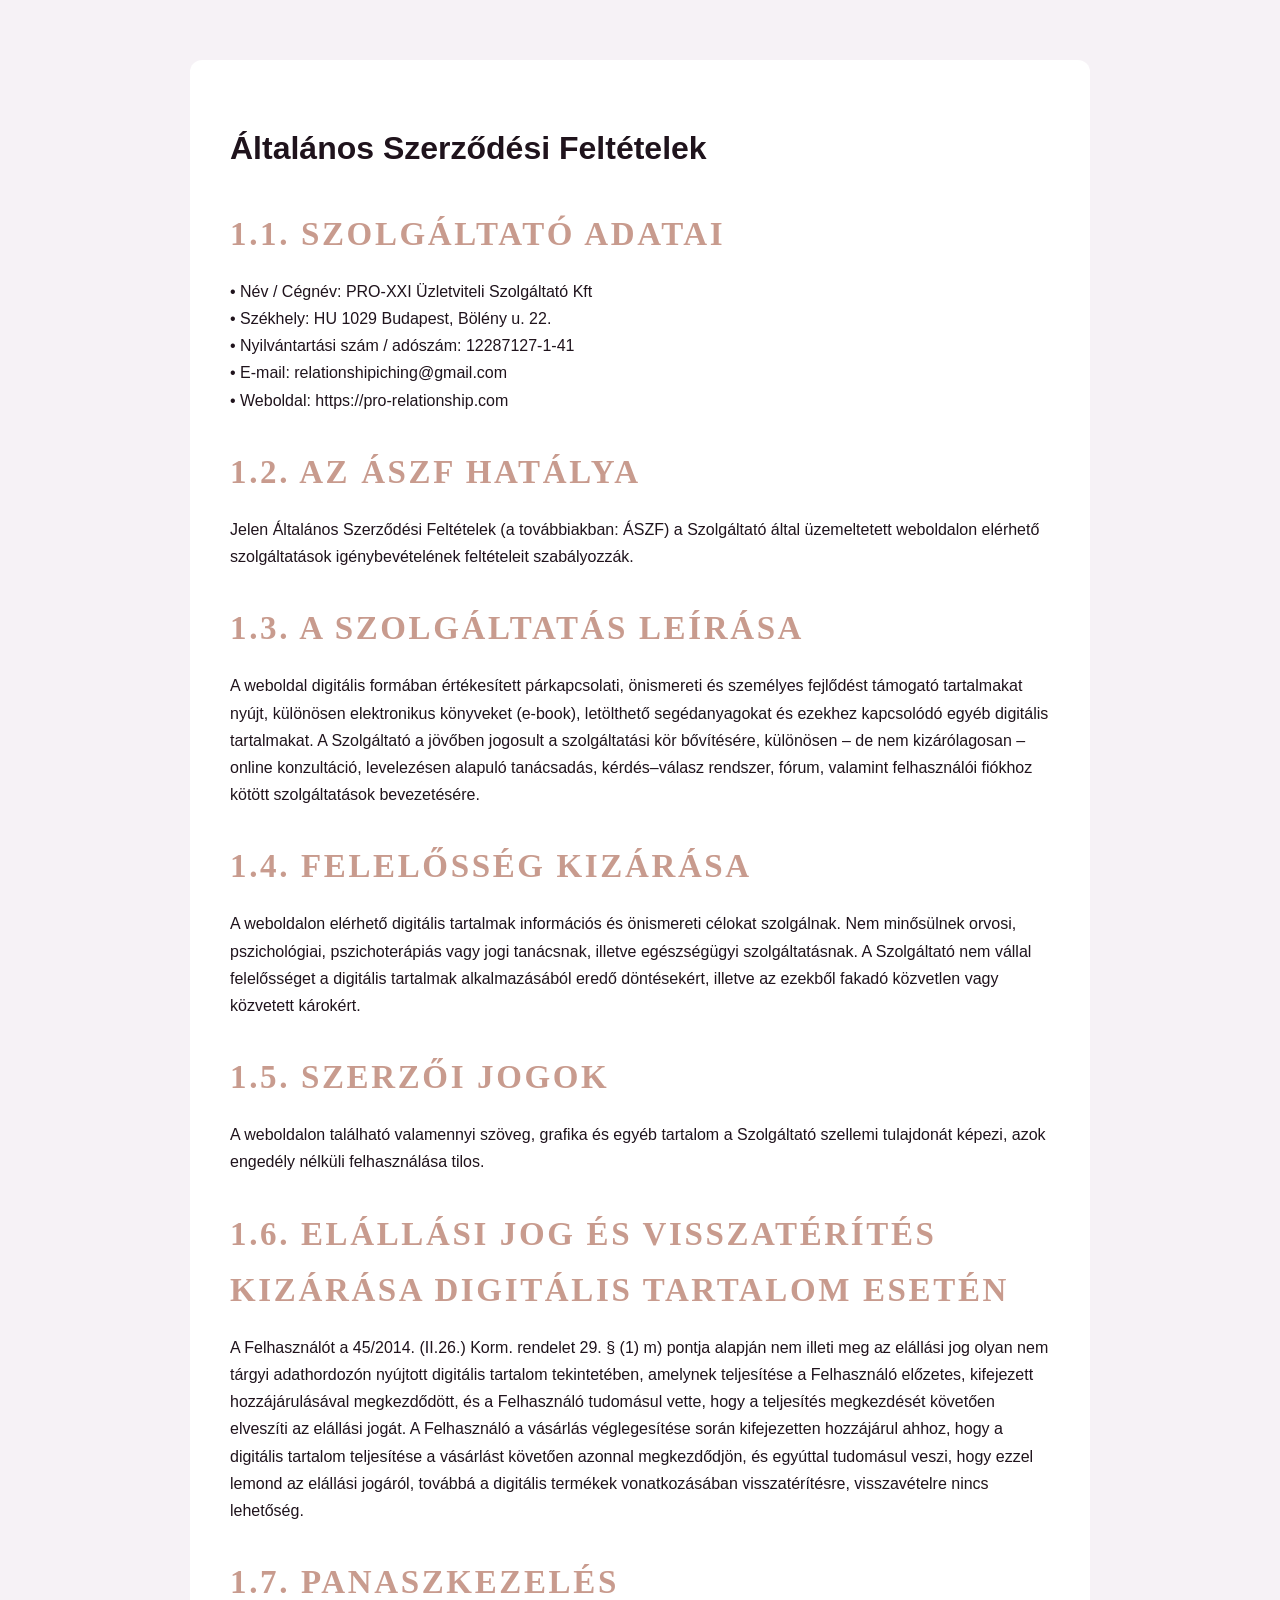
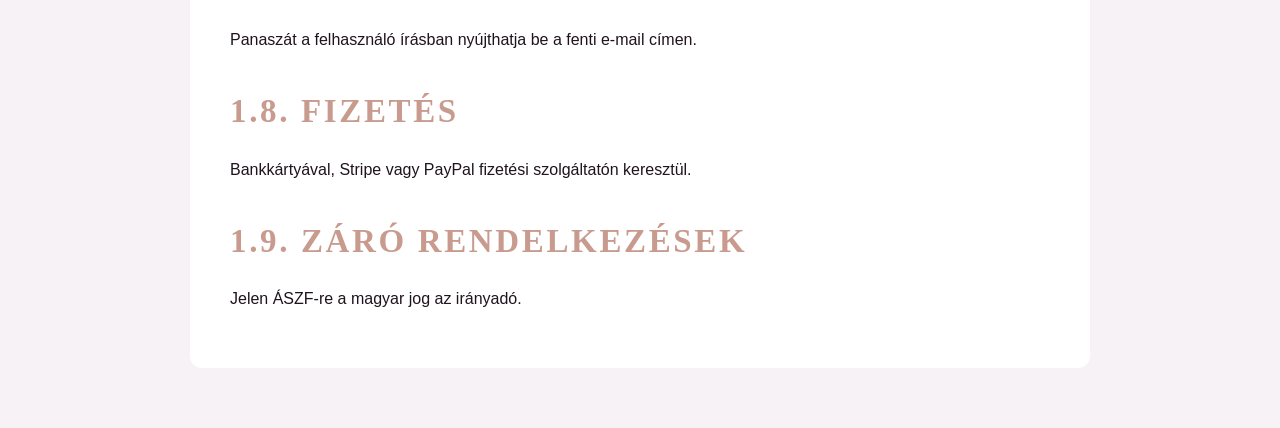
==== aszf.html @ d263da9f "Add files via upload added legal pages, updated css and html and js" ====
<!DOCTYPE html>
<html lang="hu">
<head>
<meta charset="UTF-8">
<title>Általános Szerződési Feltételek</title>
<link rel="stylesheet" href="styles.css">
</head>

<body class="legal-page">

<div class="legal-container">

<h1>Általános Szerződési Feltételek</h1>

<h2>1.1. Szolgáltató adatai</h2>
<p>
•	Név / Cégnév: PRO-XXI Üzletviteli Szolgáltató Kft<br>
•	Székhely: HU 1029 Budapest, Bölény u. 22.<br>
•	Nyilvántartási szám / adószám: 12287127-1-41<br>
•	E-mail: relationshipiching@gmail.com<br>
•	Weboldal: https://pro-relationship.com

</p>

<h2>1.2. Az ÁSZF hatálya</h2>
<p>
Jelen Általános Szerződési Feltételek (a továbbiakban: ÁSZF) a Szolgáltató által üzemeltetett weboldalon elérhető szolgáltatások igénybevételének feltételeit szabályozzák.
</p>

<h2>1.3. A szolgáltatás leírása</h2>
<p>
A weboldal digitális formában értékesített párkapcsolati, önismereti és személyes fejlődést támogató tartalmakat nyújt, különösen elektronikus könyveket (e-book), letölthető segédanyagokat és ezekhez kapcsolódó egyéb digitális tartalmakat.
A Szolgáltató a jövőben jogosult a szolgáltatási kör bővítésére, különösen – de nem kizárólagosan – online konzultáció, levelezésen alapuló tanácsadás, kérdés–válasz rendszer, fórum, valamint felhasználói fiókhoz kötött szolgáltatások bevezetésére.

</p>
<h2>1.4. Felelősség kizárása</h2>
<p>
A weboldalon elérhető digitális tartalmak információs és önismereti célokat szolgálnak. Nem minősülnek orvosi, pszichológiai, pszichoterápiás vagy jogi tanácsnak, illetve egészségügyi szolgáltatásnak.
A Szolgáltató nem vállal felelősséget a digitális tartalmak alkalmazásából eredő döntésekért, illetve az ezekből fakadó közvetlen vagy közvetett károkért.

</p>

<h2>1.5. Szerzői jogok</h2>
<p>
A weboldalon található valamennyi szöveg, grafika és egyéb tartalom a Szolgáltató szellemi tulajdonát képezi, azok engedély nélküli felhasználása tilos.
</p> 

<h2>1.6. Elállási jog és visszatérítés kizárása digitális tartalom esetén</h2>
<p>
A Felhasználót a 45/2014. (II.26.) Korm. rendelet 29. § (1) m) pontja alapján nem illeti meg az elállási jog olyan nem tárgyi adathordozón nyújtott digitális tartalom tekintetében, amelynek teljesítése a Felhasználó előzetes, kifejezett hozzájárulásával megkezdődött, és a Felhasználó tudomásul vette, hogy a teljesítés megkezdését követően elveszíti az elállási jogát.
A Felhasználó a vásárlás véglegesítése során kifejezetten hozzájárul ahhoz, hogy a digitális tartalom teljesítése a vásárlást követően azonnal megkezdődjön, és egyúttal tudomásul veszi, hogy ezzel lemond az elállási jogáról, továbbá a digitális termékek vonatkozásában visszatérítésre, visszavételre nincs lehetőség.

</p> 	

<h2>1.7. Panaszkezelés</h2>
<p>
Panaszát a felhasználó írásban nyújthatja be a fenti e-mail címen.
</p>

<h2>1.8. Fizetés</h2>
<p>
Bankkártyával, Stripe vagy PayPal fizetési szolgáltatón keresztül.
</p>

<h2>1.9. Záró rendelkezések</h2>
<p>
Jelen ÁSZF-re a magyar jog az irányadó.
</p>

</div>

</body>
</html>
---- styles.css ----
:root{
  /* LIGHT BASE */
  --base:   #EBDCE2;
  --base-2: #f2e9ee;
  --base-3: #fbf6f8;

  --ink: #1f131c;
  --muted: rgba(31,19,28,.72);

  /* BRAND */
  --navy: #0b1f3a;

  /* HEADER PLUM */
  --plum-bg: #2a1a2f; /* plum */

  /* TEXT ON DARK */
  --lavender: #efe6f3; 
  --mist:     #d8cbe2; 
  --lilac:    #bda8cf; 

  /* ACCENT */
  --gold: #C89B8E;

--footer-bg: #0E1F33;

  --container: 1120px;

  /* Fonts */
  --sans: "Inter", system-ui, -apple-system, Segoe UI, Roboto, Arial, sans-serif;

--display: "Playfair Display", serif;

--logo: "Poppins", sans-serif;



}

*{ box-sizing: border-box; }
html{ scroll-behavior: smooth; }
body{
  margin:0;
  font-family: var(--sans);
  color: var(--ink);
  background: var(--base);
  line-height: 1.6;
}
img{ max-width:100%; display:block; }
a{ color: inherit; text-decoration: none; }

.container{
  width: min(var(--container), calc(100% - 40px));
  margin: 0 auto;
}

h2 {
  text-transform: uppercase;
  letter-spacing: 0.08em;
}

/* =========================
   HEADER (plum + pattern + wave)
========================= */
.header{
  position: relative;
  background: var(--plum-bg);
  overflow: hidden;
  padding-bottom: 0;
}

.header::before{
  content:"";
  position:absolute;
  inset: 0;
  pointer-events: none;
  background:
    radial-gradient(
      900px 520px at 30% 40%,
      rgba(201,178,125,.16),
      transparent 70%
    ),
    radial-gradient(
      700px 420px at 70% 28%,
      rgba(189,168,207,.18),
      transparent 65%
    ),
    repeating-linear-gradient(
      120deg,
      rgba(233,223,240,.18) 0 1px,
      transparent 1px 56px
    );
  opacity: .35;
}

/* NAV */
.nav{
  position: fixed;
  top:0; left:0; right:0;
  z-index: 10;

  display:flex;
  align-items:center;
  justify-content: space-between;
  gap: 14px;

  padding: 14px 20px;
  background: rgba(42,26,47,.92); /* plum */
}

.brand{
  display:flex;
  align-items:center;
  gap: 10px;
  font-weight: 500;
  min-width: 240px;
}

.logo{
  height: 28px;
  width: auto;
  display: block;
}

#logo_pro{
 color: var(--gold);
}

.brand-text{ 
 color: var(--lavender); 
 font-family: var(--logo);
}


.nav-links{
  display:flex;
  align-items:center;
  justify-content:center;
  gap: 10px;
  flex: 1;
}

.nav-chip{
  display:inline-flex;
  align-items:center;
  justify-content:center;

  padding: 2px 20px;
  border: 1px solid rgba(239,230,243,.25);
  background: rgba(239,230,243,.08);
  color: rgba(239,230,243,.95);

  font-weight: 300;
  font-size: 14px;
  letter-spacing: .2px;

  border-radius: 999px;
  transition:
    background .18s ease,
    border-color .18s ease,
    transform .18s ease;
}

.nav-chip:hover{
  background: rgba(239,230,243,.16);
  border-color: rgba(239,230,243,.42);
  transform: translateY(-1px);
}

.nav-chip--cta{
  border-color: rgba(201,178,125,.65);
  background: rgba(201,178,125,.14);
  color: rgba(239,230,243,.98);
}
.nav-chip--cta:hover{
  background: rgba(201,178,125,.26);
  border-color: rgba(201,178,125,.9);
}

.nav-toggle{
  display:none;
  background: none;
  border: 2px solid var(--lavender);
  color: var(--lavender);
  padding: 10px 12px;
  font-weight: 800;
  border-radius: 5px;
}

/* HERO */
.hero{
  padding: 104px 0 24px;
  display:grid;
  grid-template-columns: 1.15fr .85fr;
  gap: 28px;
  align-items: center;
  position: relative;
  z-index: 1;
}

.hero-media{
  display:flex;
  justify-content: flex-end;
  align-items: center;
}

.hero-media .book{
  width: 240px;
  max-width: 100%;
}

.hero-media .cover{
  width: 240px;
  max-width: 100%;
}

/* MOBIL BOOK*/
.hero-book-mobile {
  display: none;
}

@media (max-width: 768px) {

  .hero-book-mobile {
   display: flex;
    justify-content: center;   /* vízszintes közép */
    align-items: center;
    margin: 28px 0 16px;
  }

  .cover-mobile {
    width: 240px;
    max-width: 85%;
    height: auto;
    border-radius: 18px;

    box-shadow:
      0 20px 40px rgba(0,0,0,.25),
      0 0 0 1px rgba(212,175,55,.35); /* gold keret */
  }

.hero-title {
text-align: center;
}

.tagline {
text-align: center;
}
}

/* Meta */
.meta{
  margin: 0 0 12px;
  color: var(--lilac);
}
.meta strong{
  color: var(--gold);
  font-weight: 700;
}
.sep{ margin: 0 8px; color: var(--gold); }

.hero-title{
  margin: 0 0 10px;
  line-height: 1;
}
.hero-title .script{
  font-family: var(--display);
  color: var(--gold);
  display:block;
  font-size: clamp(44px, 6vw, 64px);
  letter-spacing: .5px;
}
.hero-title .sans{
  font-family: var(--sans);
  color: var(--lavender);
  display:block;
  font-size: clamp(42px, 6vw, 62px);
  font-weight: 800;
  letter-spacing: .5px;
}

.tagline{
  margin: 0 0 14px;
  font-weight: 700;
  font-size: 12px;
  letter-spacing: 1px;
  text-transform: uppercase;
  color: var(--mist);
}

.lead{
  margin-top: 20px;
margin-bottom: 20px;
  color: var(--mist);
  max-width: 62ch;
}

.cta{ 
display:flex; 
gap: 10px; 
flex-wrap: wrap;
  margin-top: 30px;
 }

/* Header bottom wave  */
.header-wave{
  display:block;
  width: 100%;
  height: 200px;
  margin-top: -20px;
}
.header-wave path{
  fill: var(--base);
}

/* =========================
   BUTTONS (square, border only)
========================= */
.btn{
  display:inline-flex;
  align-items:center;
  justify-content:center;

  padding: 12px 18px;
  border: 2px solid var(--navy);
  background: transparent;
  color: var(--navy);

  font-weight: 800;
  font-size: 16px;
  letter-spacing: .2px;

  border-radius: 999px;
  transition:
    background .18s ease,
    color .18s ease,
    border-color .18s ease,
    transform .18s ease;
}

.btn:hover{
  background: var(--navy);
  color: var(--base);
  transform: translateY(-1px);
}


/* Inverse a header/nav */
.header .btn,
.nav .btn{
  border-color: var(--gold);
  color: var(--gold);
}
.header .btn:hover,
.nav .btn:hover{
  background: var(--gold);
  color: var(--plum-bg);
}

.btn-form {
  padding: 12px 18px;
  border: 2px solid var(--gold);
  background: transparent;
  color: var(--gold);
  border-radius: 999px;
  transition: background .25s ease, color .25s ease, border-color .25s ease;
  cursor: pointer;
  font-weight: 800;
  font-size: 16px;
}

.btn-form:hover {

  border: 2px solid var(--gold);
  background: var(--gold);
  color: var(--base);

}

#email {
 color: var(--base);
}

/* =========================
   MAIN + SECTIONS 
========================= */
.main{ background: var(--base); }

#mi-ez,
#mintak,
#reszlet,
#csomagok {
  scroll-margin-top: 120px;
}

h2{ 
	margin: 0 0 12px;
	font-family: var(--display);
	font-size: 33px;
    color: #c89b8e;
     
}
h3{ 
	margin: 26px 0 10px;
	font-family: var(--display);
	color: var(--plum-bg);
    font-size: 24px;
 }

.muted{ color: var(--muted); }
.small{ font-size: 13px; }

/* Simple grids */
.grid3{ display:grid; grid-template-columns: repeat(3, 1fr); gap: 16px; }
.grid2{ display:grid; grid-template-columns: repeat(2, 1fr); gap: 16px; }

/* Cards: border only (minimal) */
.card{
  border: 1px solid rgba(11,31,58,.16);
  border-radius: 18px;
  padding: 18px;
  background: rgba(255,255,255,.35);
}
.price{ font-weight: 800; 
color: var(--navy); 
}

/* Keywords */
.keywords span{
  margin-right: 10px;
  color: var(--muted);
}

/* ===== ABOUT SECTION REFINEMENT ===== */

.about-title{
  text-align: center;
  position: relative;
}


.about-title::after{
  content: "";
  display: block;
  width: 88px;
  height: 1px;
  margin: 16px auto 0;

  background: linear-gradient(
    to right,
    transparent,
    var(--gold),
    transparent
  );

  opacity: .9;
}

.about-intro{
  max-width: 720px;
  margin: 0 auto 48px;
  text-align: center;
  margin-top: 30px;
}

.about-subtitle{
  text-align: center;
  margin-bottom: 36px;
}

.about-features{
  display: grid;
  grid-template-columns: repeat(3, 1fr);
  gap: 32px;
  max-width: 960px;
  margin: 0 auto;
}

.feature{
  text-align: center;
}

.feature-number{
  width: 44px;
  height: 44px;
  margin: 0 auto 16px;

  display: flex;
  align-items: center;
  justify-content: center;

  border-radius: 50%;
  background: var(--gold);
  color: var(--lavender);
  border: solid 2px var(--lavender);

  font-weight: 700;
  font-size: 18px;
}

.feature p{
  font-size: 16px;
  line-height: 1.6;
  border: 2px dotted var(--gold);
  border-radius: 999px;
  padding: 20px 15px;
  font-weight: 500;
}

#author { 
   margin-top: 30px;
}

.author-box {
margin-top: 46px;
background: rgba(42, 26, 47, .76);
    padding: 31px;
    border-radius: 18px;
color: #e6dcd2;
}
.author-grid {
    display: grid;
    grid-template-columns: 0.9fr 1.1fr;
    align-items: center;
    gap: 56px;

}

.author-media {
  position: relative;
  border-radius: 18px;
  overflow: hidden;
  background: rgba(255,255,255,0.35);
  box-shadow: 0 18px 40px rgba(0,0,0,0.10);
  height: clamp(520px, 42vw, 620px);
}

.author-image {
  width: 100%;
  height: 100%;
  object-fit: cover;
  display: block;
  transform: scale(1.02);
  border-radius: 24px;
}

.author-media::after{
  content: "";
  position: absolute;
  inset: 14px;
  border-radius: 18px;
  border: 1px dotted rgba(212, 175, 55, 0.55);
  pointer-events: none;
}

.author-text-gold {
 color: var(--gold);
}
.author-content,
.author-text {
  max-width: 540px;
  line-height: 1.9;
}
.author-content {
 padding: 6px 0;
 text-shadow:0 1px 0 rgba(0,0,0,0.15);
 font-weight:300;
}


@media (max-width: 768px){

  .author-grid{
    grid-template-columns: 1fr;
    gap: 32px;
  }

  .author-media{
    height: auto;
    min-height: unset;
  }

  .author-media img{
    height: auto;
    max-height: none;
    object-fit: cover;
  }

}

/* =========================
   Nehany minta
========================= */

/* ===== MINTÁK SZEKCIÓ – dark, de olvasható ===== */
#mintak{
  color: var(--lavender);
}

/* cím + szöveg */
#mintak h2{
  color: var(--gold);
  margin: 0 0 14px;
}

#mintak .muted{
  color: var(--lavender);
  text-align: center;
  margin: 30px auto;
  max-width: 66ch;
}

/* kulcsszavak sötét témára */
#mintak .keywords {
  margin-left: auto;
  margin-right: auto;
  max-width: 66ch;
  padding: 5px 0;
}

#mintak .keywords span{
  display: inline-block;
  text-align: center;
  padding: 6px 10px;
  border-radius: 999px;
  border: 1px solid rgba(201,178,125,.35);
  background: var(--gold);
  color: var(--plum-bg);
  margin: 5px;
  font-size: 14px;
}

#mintak .card{
  background: rgba(255,255,255,.10);
  border: 2px dotted var(--gold);
  border-radius: 22px;
  padding: 22px;
  box-shadow: 0 18px 50px rgba(0,0,0,.22);
  backdrop-filter: blur(6px);
}

#mintak .card h3{
  color: var(--lavender);
  margin-top: 0;
text-align: center;
}

#mintak .card p{
  color: rgba(239,230,243,.78);
  text-align: center;
}

#mintak .grid3{
  gap: 18px;
  margin-top: 40px;
  margin-bottom: 40px;
}
.card-symbol{
  display: inline-block;
  margin-bottom: 8px;
  font-size: 20px;
  color: var(--gold);
  opacity: .85;
  font-size: 28px; 
}

.parent {
  text-align: center;
}

.section-alt{
  background: var(--plum-bg);
  padding-bottom: 30px;
}

/* Section divider wave */
.section-wave{
  display:block;
  width:100%;
  height: 140px;
  margin-top: 48px;
  margin-bottom: -1px;
}

.section-wave path{
  fill: var(--plum-bg); /* világos rózsaszín */
}

.section-alt-container {
	width: min(var(--container), calc(100% - 40px));
	margin: 0 auto;
}


/* =========================
   FORM
========================= */

.form-container {

}

.form label{ display:block; margin-bottom: 8px; }
.form-row{
  display:flex;
  gap: 10px;
  flex-wrap: wrap;
  align-items:center;
}
.form input{
  height: 44px;
  padding: 0 18px;
  min-width: 300px;
  border: 1px solid var(--base);
  background: transparent;
  border-radius: 999px;
  font-size: 18px;
}
.form-msg{ margin: 8px 0 0; }

.form-wrapper{
  display: grid;
  grid-template-columns: 1.1fr 0.9fr;
  gap: 48px;
  align-items: center;
  background: var(--plum-bg);
  border: 2px dotted var(--gold);
  border-radius: 28px;
  padding: 36px;
}

.form-image img{
  border-radius: 22px;
}

/* =========================
   PRICING / CSOMAGOK
========================= */

#csomagok h2{
  margin-bottom: 10px;
}

#csomagok .muted{
    text-align: center;
    margin: 30px auto;
    max-width: 66ch;
}


#csomagok .grid2{
  display: grid;
  grid-template-columns: repeat(2, minmax(0, 1fr));
  gap: 18px;
  align-items: stretch;
  gap: 40px;
}

#csomagok .card{
  position: relative;
  overflow: hidden;
}

#csomagok .card::after{
  content:"";
  position:absolute;
  left:0; right:0; top:0;
  height: 8px;
  background: linear-gradient(90deg, rgba(201,178,125,.75), rgba(189,168,207,.75));
  opacity: .65;
}


#csomagok .card:nth-child(2)::after{
  opacity: .95;
}


#csomagok .card h3{
  font-size: clamp(22px, 2vw, 28px);
  font-weight: 900;
  letter-spacing: .2px;
  margin-top: 8px; 
  margin-bottom: 12px;
}


#csomagok .card h3::after{
  content:"";
  display:block;
  width: 56px;
  height: 1px;
  margin: 12px auto 0;
  background: rgba(11,31,58,.18);
  opacity: .55;
}

#csomagok .card:nth-child(2) h3::after{
  background: rgba(201,178,125,.55);
}


#csomagok .card:nth-child(1)::before{
  content:"BEVEZETŐ ÁR";
  position:absolute;
  top: 16px;
  left: 18px;
  padding: 7px 12px;
  border-radius: 999px;
  background: rgba(201,178,125,.18);
  border: 1px solid rgba(201,178,125,.55);
  color: rgba(11,31,58,.90);
  font-weight: 900;
  letter-spacing: .6px;
  font-size: 12px;
}
#csomagok .card:nth-child(2)::before{
  content:"HAMAROSAN...";
  position:absolute;
  top: 16px;
  right: 18px;
  padding: 7px 12px;
  border-radius: 999px;
  background: rgba(201,178,125,.18);
  border: 1px solid rgba(201,178,125,.55);
  color: rgba(11,31,58,.90);
  font-weight: 900;
  letter-spacing: .6px;
  font-size: 12px;
}

#csomagok .price{
  font-size: clamp(28px, 2.6vw, 42px);
  letter-spacing: -0.6px;
}

#csomagok ul{
  list-style: none;
  padding: 0;
  margin: 0 0 18px;
  display: grid;
  gap: 10px;
}

#csomagok li{
  position: relative;
  padding-left: 26px;
  line-height: 1.55;
  color: rgba(11,31,58,.82);
}

/* pipajel */
#csomagok li::before{
  content: "✓";
  position: absolute;
  left: 0;
  top: 0;
  color: var(--gold);
  font-weight: 900;
}

/* CTA gomb: illeszkedjen a meglévő .btn logikádhoz */
#csomagok .btn{
  display: flex;
  align-items: center;
  justify-content: center;
  padding: 12px 18px;
  border-radius: 999px;
  border: 2px solid var(--navy);
  color: var(--navy);
  background: transparent;
  text-decoration: none;
  font-weight: 700;
  transition: background .2s ease, color .2s ease, border-color .2s ease, transform .2s ease;
  width: auto;           /* ne legyen full width */
  margin: 0 auto;        /* középre */
  padding: 14px 32px; 
 box-shadow: 0 16px 40px rgba(0,0,0,.10);
}

/* Hover – egységes */
#csomagok .btn:hover{
  background: var(--navy);
  color: var(--base);
  border-color: var(--navy);
  transform: translateY(-1px);
}

/* 
#csomagok .card:nth-child(2) .btn{
  border-color: var(--gold);
  color: var(--gold);
}

#csomagok .card:nth-child(2) .btn:hover{
  background: var(--gold);
  color: var(--navy);
  border-color: var(--gold); */
}
#csomagok .card:nth-child(2) .btn{
  color: var(--navy);
  border-color: rgba(201,178,125,.9);
  background: rgba(201,178,125,.10);
}

#csomagok .card:nth-child(2) .btn:hover{
  background: var(--gold);
  border-color: var(--gold);
  color: var(--navy);
}

.article-base,
.article-premium {
text-align: center;
}

/* Premium SOON 
========================= */
.article-premium-soon .price-soon{
color: grey;
  font-size: clamp(28px, 2.6vw, 42px);
  letter-spacing: -0.6px;
font-weight: 800;
}

#article-premium-h3
 {
color: grey;
}
/*========================= */


/* Mobil */
@media (max-width: 900px){
  #csomagok .grid2{
    grid-template-columns: 1fr;
  }
  #csomagok .card{
    padding: 22px;
  }
}
@media (max-width: 520px){
  #csomagok .card:nth-child(2){
    padding-top: 64px;
  }

  #csomagok .card:nth-child(2)::before{
    top: 14px;
    right: 14px;
    white-space: nowrap;
  }

}


/* =========================
   FOOTER (navy + SVG wave)
========================= */
.footer-wave{
  display:block;
  width:100%;
  height:180px;
  margin: 0;
  line-height: 0;
}

.footer-wave path{
  fill: var(--footer-bg);
}

/* footer – nincs extra csík */
.site-footer{
  background: var(--footer-bg);
  color: var(--gold);
  padding: 44px 0 36px;
}

/* belső, vékony divider – nem okoz “sávot” */
.site-footer .footer-inner{
  display:flex;
  justify-content: space-between;
  align-items:center;
  gap: 18px;
  padding-top: 22px;
  border-top: 1px solid rgba(201,178,125,.40);
}

/* link stílus */
.site-footer a{
  color: var(--gold);
  text-decoration: none;
}

.site-footer a:hover{
  color: var(--base);
}

/* mobil */
@media (max-width: 600px){
  .site-footer .footer-inner{
    flex-direction: column;
    text-align:center;
  }
}




/* =========================
   RESPONSIVE
========================= */
@media (max-width: 900px){
  .hero{
    grid-template-columns: 1fr;
    padding: 92px 0 10px;
  }

  /* mobilon ne legyen hero kép */
  .hero-media{ display:none; }

  .grid3{ grid-template-columns: 1fr; }
  .grid2{ grid-template-columns: 1fr; }

  .nav-toggle{ display:block; }

  .nav-links{
    display:none;
    position:absolute;
    top: 60px;
    right: 20px;
    background: rgba(42,26,47,.96);
    border: 1px solid rgba(239,230,243,.18);
    padding: 12px;
    gap: 10px;
    flex-direction: column;
    align-items: flex-start;
  }
  body.nav-open .nav-links{ display:flex; }

  .header-wave{ height: 130px; }


.footer-inner{
    flex-direction: column;
    align-items: flex-start;
  }
}

@media (max-width: 600px){
  .logo{ height: 22px; }
}

@media (max-width: 900px){
  .nav-links{
    justify-content: flex-start;
    flex: unset;
  }

  .nav-links{
    display:none;
    position:absolute;
    top: 60px;
    right: 20px;
    background: rgba(42,26,47,.96);
    border: 1px solid rgba(239,230,243,.18);
    padding: 12px;
    gap: 10px;
    flex-direction: column;
    align-items: stretch;
    min-width: 220px;
  }

  .nav-chip{
    width: 100%;
    justify-content: flex-start;
  }
}

/* Mobil */
@media (max-width: 900px){
  .about-features{
    grid-template-columns: 1fr;
    gap: 28px;
  }
}

@media (max-width: 900px){
  .form-wrapper{
    grid-template-columns: 1fr;
  }

  .form-image{
    display: none; 
  }
}


.btn-disabled{
  pointer-events:none;     
  opacity:.55;             
  cursor:not-allowed;     
  filter:grayscale(.2);   
}



/* LEGAL PAGES */

.legal-page {
  font-family: Inter, sans-serif;
  background: #f6f2f6;
  padding: 60px 20px;
}

.legal-container {
  max-width: 900px;
  margin: 0 auto;
  background: white;
  padding: 40px;
  border-radius: 12px;
  line-height: 1.7;
}

.legal-container h1 {
  margin-bottom: 20px;
}

.legal-container h2 {
  margin-top: 30px;
}

/* COOKIES*/

.cookie-banner{
  position: fixed;
  bottom: 24px;
  left: 50%;
  transform: translateX(-50%);
  
  width: calc(100% - 40px);
  max-width: 900px;

  background: rgba(62, 45, 74, 0.96);   /* lila */
  backdrop-filter: blur(12px);

  color: #fff;
  padding: 18px 22px;

  border-radius: 18px;
  box-shadow: 0 20px 50px rgba(0,0,0,0.35);

  display: flex;
  align-items: center;
  justify-content: space-between;
  gap: 20px;

  z-index: 99999;

  border: 1px solid rgba(212,175,55,0.35); /* arany */
}

.cookie-banner a{
  color: var(--gold);
  text-decoration: none;
  font-weight: 500;
}

.cookie-banner a:hover{
  text-decoration: underline;
}

@media (max-width: 768px){

  .cookie-banner{
    flex-direction: column;
    text-align: center;
    gap: 12px;
    bottom: 16px;
  }

  #acceptCookiesBtn{
    width: 100%;
  }
}
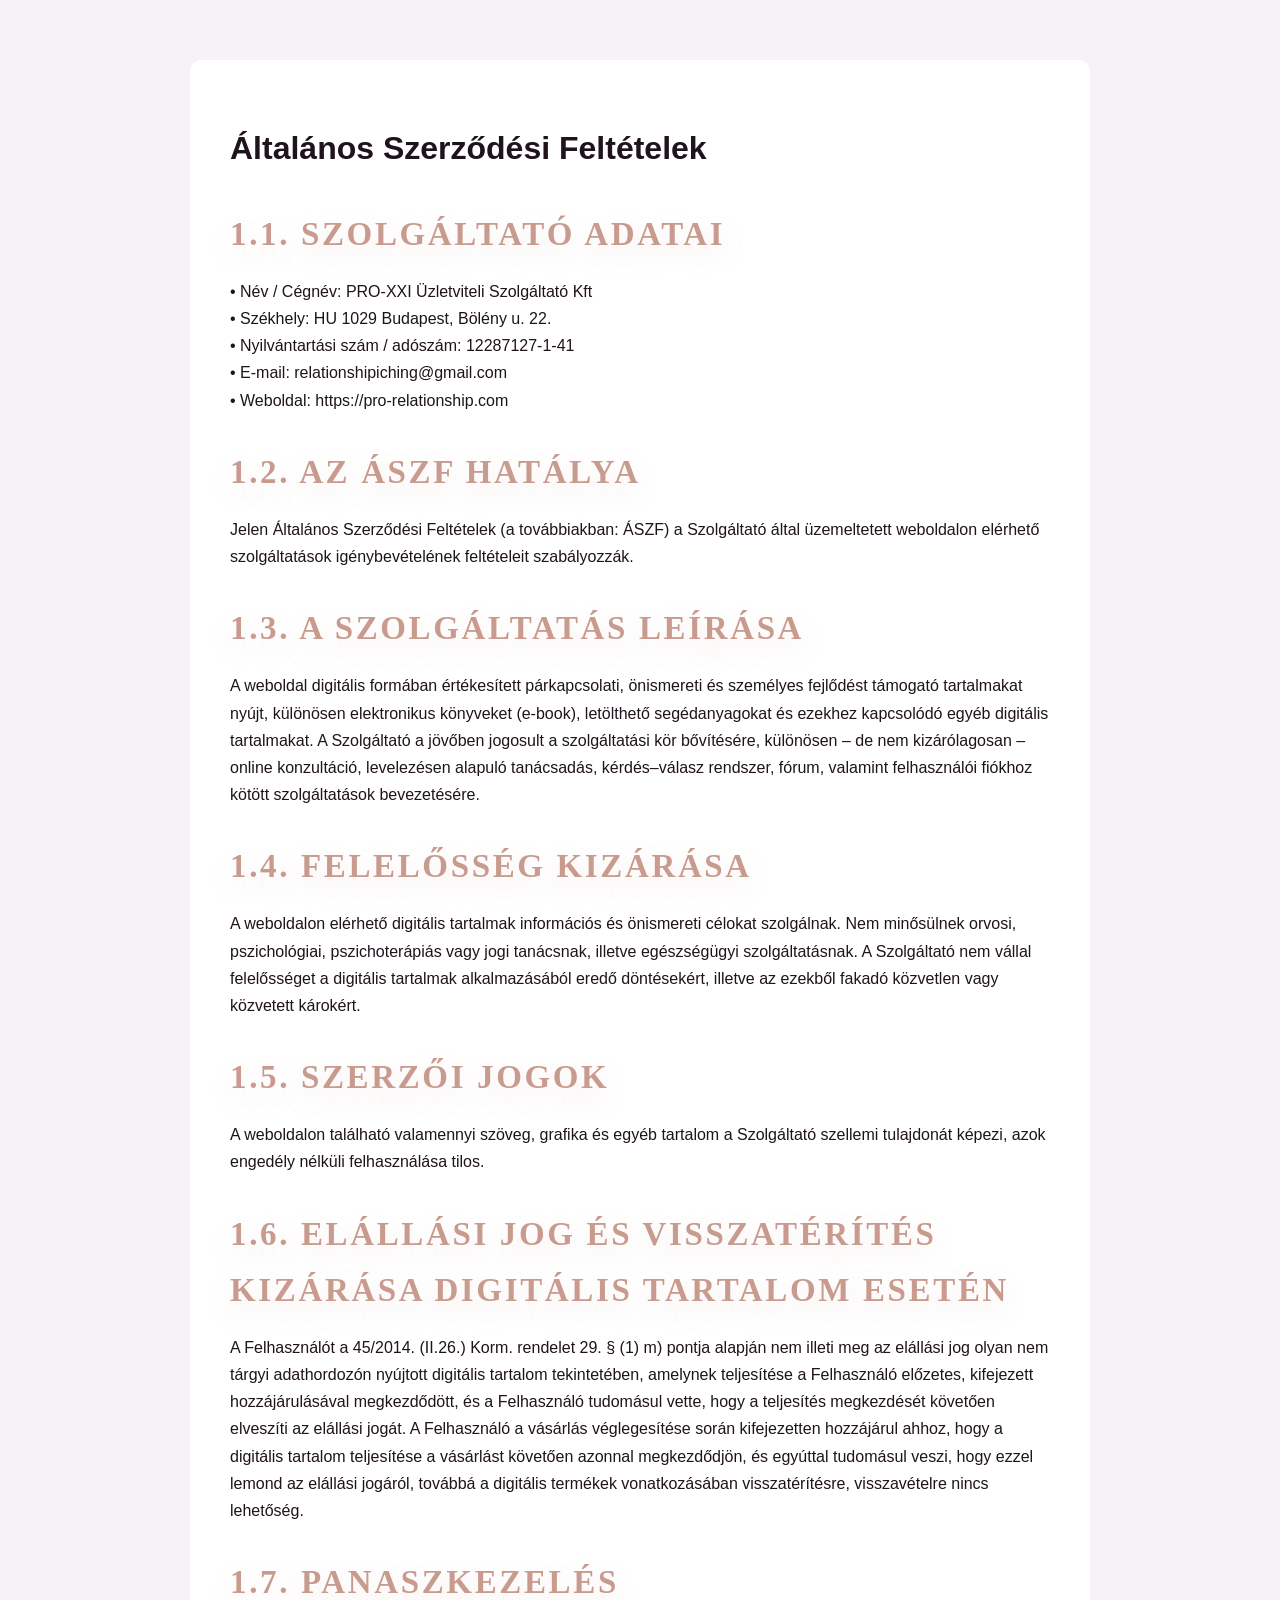
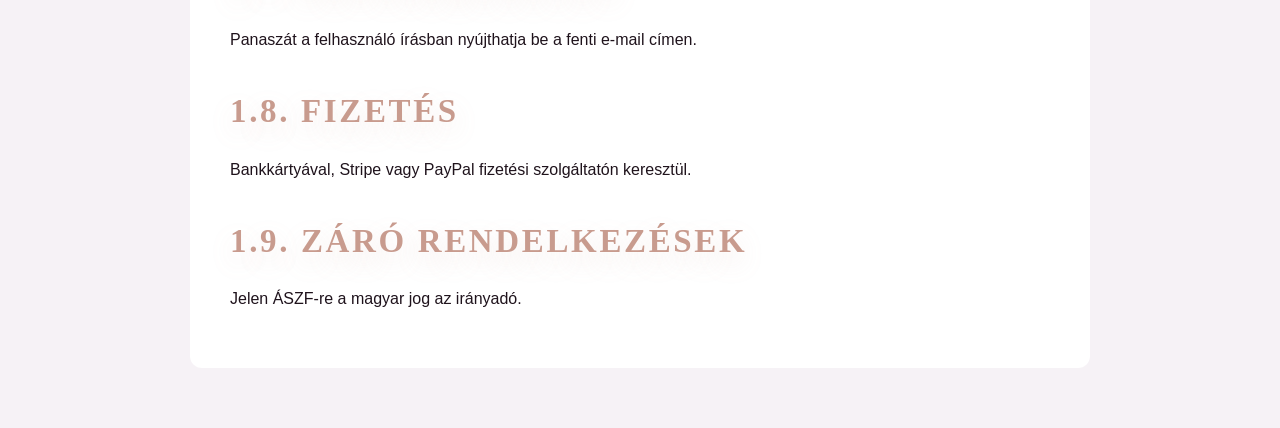
==== commit ee12a825: "Add files via upload added google ad tags" ====
--- a/aszf.html
+++ b/aszf.html
@@ -1,6 +1,15 @@
 <!DOCTYPE html>
 <html lang="hu">
 <head>
+<!-- Google tag (gtag.js) -->
+<script async src="https://www.googletagmanager.com/gtag/js?id=AW-17940899655"></script>
+<script>
+  window.dataLayer = window.dataLayer || [];
+  function gtag(){dataLayer.push(arguments);}
+  gtag('js', new Date());
+
+  gtag('config', 'AW-17940899655');
+</script>
 <meta charset="UTF-8">
 <title>Általános Szerződési Feltételek</title>
 <link rel="stylesheet" href="styles.css">
--- a/styles.css
+++ b/styles.css
@@ -1,54 +1,69 @@
-:root{
+:root {
   /* LIGHT BASE */
-  --base:   #EBDCE2;
+  --base: #EBDCE2;
   --base-2: #f2e9ee;
   --base-3: #fbf6f8;
 
   --ink: #1f131c;
-  --muted: rgba(31,19,28,.72);
+  --muted: rgba(31, 19, 28, .72);
 
   /* BRAND */
   --navy: #0b1f3a;
 
   /* HEADER PLUM */
-  --plum-bg: #2a1a2f; /* plum */
+  --plum-bg: #2a1a2f;
+  /* plum */
 
   /* TEXT ON DARK */
-  --lavender: #efe6f3; 
-  --mist:     #d8cbe2; 
-  --lilac:    #bda8cf; 
+  --lavender: #efe6f3;
+  --mist: #d8cbe2;
+  --lilac: #bda8cf;
 
   /* ACCENT */
   --gold: #C89B8E;
 
---footer-bg: #0E1F33;
+  --footer-bg: #0E1F33;
 
   --container: 1120px;
 
   /* Fonts */
   --sans: "Inter", system-ui, -apple-system, Segoe UI, Roboto, Arial, sans-serif;
 
---display: "Playfair Display", serif;
-
---logo: "Poppins", sans-serif;
-
-
-
-}
-
-*{ box-sizing: border-box; }
-html{ scroll-behavior: smooth; }
-body{
-  margin:0;
+  --display: "Playfair Display", serif;
+
+  --logo: "Poppins", sans-serif;
+
+
+
+}
+
+* {
+  box-sizing: border-box;
+}
+
+html {
+  scroll-behavior: smooth;
+}
+
+body {
+  margin: 0;
   font-family: var(--sans);
   color: var(--ink);
   background: var(--base);
   line-height: 1.6;
 }
-img{ max-width:100%; display:block; }
-a{ color: inherit; text-decoration: none; }
-
-.container{
+
+img {
+  max-width: 100%;
+  display: block;
+}
+
+a {
+  color: inherit;
+  text-decoration: none;
+}
+
+.container {
   width: min(var(--container), calc(100% - 40px));
   margin: 0 auto;
 }
@@ -61,93 +76,91 @@
 /* =========================
    HEADER (plum + pattern + wave)
 ========================= */
-.header{
+.header {
   position: relative;
   background: var(--plum-bg);
   overflow: hidden;
   padding-bottom: 0;
-}
-
-.header::before{
-  content:"";
-  position:absolute;
+  isolation: isolate;
+}
+
+.header > *{
+  position: relative;
+  z-index: 1;
+}
+
+.header::before {
+  content: "";
+  position: absolute;
   inset: 0;
   pointer-events: none;
   background:
-    radial-gradient(
-      900px 520px at 30% 40%,
-      rgba(201,178,125,.16),
-      transparent 70%
-    ),
-    radial-gradient(
-      700px 420px at 70% 28%,
-      rgba(189,168,207,.18),
-      transparent 65%
-    ),
-    repeating-linear-gradient(
-      120deg,
-      rgba(233,223,240,.18) 0 1px,
-      transparent 1px 56px
-    );
+    radial-gradient(circle at 1px 1px, rgba(241,230,223,.08) 1px, transparent 1.2px) 0 0 / 22px 22px,
+    radial-gradient(900px 520px at 18% 28%, rgba(201,164,125,.16), transparent 60%),
+    #241726;
   opacity: .35;
+  z-index: 0;
 }
 
 /* NAV */
-.nav{
+.nav {
   position: fixed;
-  top:0; left:0; right:0;
-  z-index: 10;
-
-  display:flex;
-  align-items:center;
+  top: 0;
+  left: 0;
+  right: 0;
+  z-index: 99999;         
+  isolation: isolate;    
+  display: flex;
+  align-items: center;
   justify-content: space-between;
   gap: 14px;
 
   padding: 14px 20px;
-  background: rgba(42,26,47,.92); /* plum */
-}
-
-.brand{
-  display:flex;
-  align-items:center;
+  background: rgba(42, 26, 47, .92);
+  /* plum */
+}
+
+.brand {
+  display: flex;
+  align-items: center;
   gap: 10px;
   font-weight: 500;
   min-width: 240px;
 }
 
-.logo{
+.logo {
   height: 28px;
   width: auto;
   display: block;
 }
 
-#logo_pro{
- color: var(--gold);
-}
-
-.brand-text{ 
- color: var(--lavender); 
- font-family: var(--logo);
-}
-
-
-.nav-links{
-  display:flex;
-  align-items:center;
-  justify-content:center;
+#logo_pro {
+  color: var(--gold);
+}
+
+.brand-text {
+  color: var(--lavender);
+  font-family: var(--logo);
+}
+
+
+.nav-links {
+  display: flex;
+  align-items: center;
+  justify-content: center;
   gap: 10px;
   flex: 1;
 }
 
-.nav-chip{
-  display:inline-flex;
-  align-items:center;
-  justify-content:center;
+.nav-chip {
+  display: inline-flex;
+  align-items: center;
+  justify-content: center;
 
   padding: 2px 20px;
-  border: 1px solid rgba(239,230,243,.25);
-  background: rgba(239,230,243,.08);
-  color: rgba(239,230,243,.95);
+  border: 1px solid rgba(239, 230, 243, .25);
+  background: rgba(239, 230, 243, .08);
+  color: rgba(239, 230, 243, .95);
 
   font-weight: 300;
   font-size: 14px;
@@ -160,24 +173,25 @@
     transform .18s ease;
 }
 
-.nav-chip:hover{
-  background: rgba(239,230,243,.16);
-  border-color: rgba(239,230,243,.42);
+.nav-chip:hover {
+  background: rgba(239, 230, 243, .16);
+  border-color: rgba(239, 230, 243, .42);
   transform: translateY(-1px);
 }
 
-.nav-chip--cta{
-  border-color: rgba(201,178,125,.65);
-  background: rgba(201,178,125,.14);
-  color: rgba(239,230,243,.98);
-}
-.nav-chip--cta:hover{
-  background: rgba(201,178,125,.26);
-  border-color: rgba(201,178,125,.9);
-}
-
-.nav-toggle{
-  display:none;
+.nav-chip--cta {
+  border-color: rgba(201, 178, 125, .65);
+  background: rgba(201, 178, 125, .14);
+  color: rgba(239, 230, 243, .98);
+}
+
+.nav-chip--cta:hover {
+  background: rgba(201, 178, 125, .26);
+  border-color: rgba(201, 178, 125, .9);
+}
+
+.nav-toggle {
+  display: none;
   background: none;
   border: 2px solid var(--lavender);
   color: var(--lavender);
@@ -187,9 +201,9 @@
 }
 
 /* HERO */
-.hero{
+.hero {
   padding: 104px 0 24px;
-  display:grid;
+  display: grid;
   grid-template-columns: 1.15fr .85fr;
   gap: 28px;
   align-items: center;
@@ -197,135 +211,233 @@
   z-index: 1;
 }
 
-.hero-media{
-  display:flex;
-  justify-content: flex-end;
+.hero-media {
+  display: flex;
+  justify-content: center;
   align-items: center;
-}
-
-.hero-media .book{
+  padding-right: 24px;
+}
+
+.hero-media .book {
   width: 240px;
   max-width: 100%;
 }
 
-.hero-media .cover{
-  width: 240px;
-  max-width: 100%;
+.hero-media .cover {
+  width: 100%;
+  max-width: 320px;
+  max-height: 520px;
+  height: auto;
+  object-fit: contain;
+  filter: drop-shadow(0 18px 30px rgba(0, 0, 0, .35));
+
 }
 
 /* MOBIL BOOK*/
+
 .hero-book-mobile {
   display: none;
 }
 
-@media (max-width: 768px) {
-
-  .hero-book-mobile {
-   display: flex;
-    justify-content: center;   /* vízszintes közép */
-    align-items: center;
-    margin: 28px 0 16px;
-  }
-
-  .cover-mobile {
-    width: 240px;
-    max-width: 85%;
-    height: auto;
-    border-radius: 18px;
-
-    box-shadow:
-      0 20px 40px rgba(0,0,0,.25),
-      0 0 0 1px rgba(212,175,55,.35); /* gold keret */
-  }
-
-.hero-title {
-text-align: center;
-}
-
-.tagline {
-text-align: center;
-}
-}
+
+
 
 /* Meta */
-.meta{
+.meta {
   margin: 0 0 12px;
   color: var(--lilac);
 }
-.meta strong{
+
+.meta strong {
   color: var(--gold);
   font-weight: 700;
 }
-.sep{ margin: 0 8px; color: var(--gold); }
-
-.hero-title{
-  margin: 0 0 10px;
-  line-height: 1;
-}
-.hero-title .script{
-  font-family: var(--display);
+
+.sep {
+  margin: 0 8px;
   color: var(--gold);
-  display:block;
-  font-size: clamp(44px, 6vw, 64px);
-  letter-spacing: .5px;
-}
-.hero-title .sans{
-  font-family: var(--sans);
-  color: var(--lavender);
-  display:block;
-  font-size: clamp(42px, 6vw, 62px);
+}
+
+.hero-copy{
+  max-width: 640px;
+  position: relative;
+}
+
+.hero-copy::before{
+  content: "";
+  position: absolute;
+  left: 0;
+  top: 104px;          
+  height: 230px;      
+  width: 2px;
+  border-radius: 999px;
+
+  background: linear-gradient(
+    to bottom,
+    rgba(201,164,125,0),
+    rgba(201,164,125,.95) 35%,
+    rgba(201,164,125,.15)
+  );
+}
+
+.hero-kicker {
+  display: flex;
+  flex-wrap: wrap;
+  gap: 10px;
+  align-items: center;
+  font-family: "Inter", sans-serif;
+  font-size: 14px;
+  color: rgba(255, 255, 255, 0.72);
+  margin-bottom: 12px;
+opacity: .92;
+}
+
+.hero-kicker .pill {
+  padding: 6px 10px;
+  border-radius: 999px;
+  border: 1px solid rgba(231, 195, 182, 0.35);
+  color: rgba(231, 195, 182, 0.92);
+  font-weight: 700;
+  letter-spacing: 0.04em;
+  text-transform: uppercase;
+  font-size: 12px;
+}
+
+.hero-kicker .dot {
+  opacity: 0.45;
+}
+
+.hero-title {
+  font-family: "Poppins", serif;
+  font-weight: 300;
+  letter-spacing: -0.02em;
+  line-height: 1.2;
+  font-size: clamp(44px, 5.4vw, 74px);
+  margin: 0 0 12px 0;
+  color: #e7c3b6;
+  max-width: 14ch;
+
+
+  background: linear-gradient(90deg,
+    #F1E6DF 0%,
+    #E6C1A6 35%,
+    #C97A5A 100%
+  );
+  -webkit-background-clip: text;
+  background-clip: text;
+  color: transparent;
+
+  text-shadow: 0 10px 30px rgba(0,0,0,.25);
+}
+
+/* #hero-title-element {
+ color: #c89b8e;
+ font-weight: 400;
+font-family: "Poppins", sans-serif;
+
+} */
+
+.hero-brand {
+  font-family: "Playfair Display", sans-serif;
   font-weight: 800;
-  letter-spacing: .5px;
-}
-
-.tagline{
-  margin: 0 0 14px;
-  font-weight: 700;
+  letter-spacing: 0.12em;
+  text-transform: uppercase;
+  font-size: 14px;
+  color: rgba(231, 195, 182, 0.88);
+  margin: 0 0 10px 0;
+}
+
+.hero-title-brand {
+  padding: 36px;
+}
+
+.hero-subtitle {
+  font-family: "Playfair Display", sans-serif;
+  font-weight: 600;
+  letter-spacing: 0.14em;
+  text-transform: uppercase;
   font-size: 12px;
-  letter-spacing: 1px;
-  text-transform: uppercase;
-  color: var(--mist);
-}
-
-.lead{
+  color: rgba(255, 255, 255, 0.75);
+  margin: 0 0 18px 0;
+}
+
+.hero-lead {
+  font-family: "Poppins", sans-serif;
+  font-size: clamp(16px, 1.5vw, 18px);
+  line-height: 1.65;
+  color: rgba(255, 255, 255, 0.86);
+  max-width: 58ch;
+  margin: 0px 0 22px 0;
+  font-weight: 300;
+}
+
+.hero-cta {
+  display: flex;
+  gap: 12px;
+  flex-wrap: wrap;
+  align-items: center;
+  margin: 0 0 12px 0;
+}
+
+.btn-primary {
+  background: #e7c3b6;
+  color: #241a26;
+  border: 1px solid rgba(231, 195, 182, 0.45);
+}
+
+.btn-secondary {
+  background: rgba(255, 255, 255, 0.06);
+  color: rgba(255, 255, 255, 0.92);
+  border: 1px solid rgba(231, 195, 182, 0.35);
+}
+
+.hero-note {
+  font-family: "Inter", sans-serif;
+  font-size: 12px;
+  color: rgba(255, 255, 255, 0.60);
+  margin: 0;
+}
+
+.lead {
   margin-top: 20px;
-margin-bottom: 20px;
+  margin-bottom: 20px;
   color: var(--mist);
   max-width: 62ch;
 }
 
-.cta{ 
-display:flex; 
-gap: 10px; 
-flex-wrap: wrap;
+.cta {
+  display: flex;
+  gap: 10px;
+  flex-wrap: wrap;
   margin-top: 30px;
- }
+}
 
 /* Header bottom wave  */
-.header-wave{
-  display:block;
+.header-wave {
+  display: block;
   width: 100%;
   height: 200px;
   margin-top: -20px;
 }
-.header-wave path{
+
+.header-wave path {
   fill: var(--base);
 }
 
 /* =========================
    BUTTONS (square, border only)
 ========================= */
-.btn{
-  display:inline-flex;
-  align-items:center;
-  justify-content:center;
-
-  padding: 12px 18px;
-  border: 2px solid var(--navy);
+.btn {
+  display: inline-flex;
+  align-items: center;
+  justify-content: center;
+  text-align: center;
+  padding: 12px 22px;
+  border: 1px solid var(--navy);
   background: transparent;
   color: var(--navy);
 
-  font-weight: 800;
+  font-weight: 600;
   font-size: 16px;
   letter-spacing: .2px;
 
@@ -337,53 +449,78 @@
     transform .18s ease;
 }
 
-.btn:hover{
+.btn:hover {
   background: var(--navy);
   color: var(--base);
   transform: translateY(-1px);
 }
-
-
+ 
 /* Inverse a header/nav */
 .header .btn,
-.nav .btn{
+.nav .btn {
   border-color: var(--gold);
   color: var(--gold);
 }
+
 .header .btn:hover,
-.nav .btn:hover{
+.nav .btn:hover {
   background: var(--gold);
   color: var(--plum-bg);
 }
 
+.btn.btn-primary {
+  background: #c89b8e;
+  color: #28192c;
+  border: 1px solid rgba(231, 195, 182, 0.45);
+}
+
+.btn.btn-primary:hover {
+  background: var(--plum-bg);
+  color: var(--gold);
+} 
+
+
 .btn-form {
   padding: 12px 18px;
-  border: 2px solid var(--gold);
+  border: 1px solid var(--gold);
   background: transparent;
   color: var(--gold);
   border-radius: 999px;
   transition: background .25s ease, color .25s ease, border-color .25s ease;
   cursor: pointer;
-  font-weight: 800;
+  font-weight: 600;
   font-size: 16px;
 }
 
 .btn-form:hover {
 
-  border: 2px solid var(--gold);
+  border: 1px solid var(--gold);
   background: var(--gold);
   color: var(--base);
 
 }
 
-#email {
- color: var(--base);
-}
+.form-btn-wrapper {
+  display: inline-flex;
+  align-items: center;
+  justify-content: center;
+
+  width: 100%;
+  max-width: 100%;
+  box-sizing: border-box;
+}
+
+.form-btn-wrapper a {
+  text-align: center;
+}
+
 
 /* =========================
    MAIN + SECTIONS 
 ========================= */
-.main{ background: var(--base); }
+.main {
+  background: var(--base);
+}
 
 #mi-ez,
 #mintak,
@@ -392,82 +529,100 @@
   scroll-margin-top: 120px;
 }
 
-h2{ 
-	margin: 0 0 12px;
-	font-family: var(--display);
-	font-size: 33px;
-    color: #c89b8e;
-     
-}
-h3{ 
-	margin: 26px 0 10px;
-	font-family: var(--display);
-	color: var(--plum-bg);
-    font-size: 24px;
- }
-
-.muted{ color: var(--muted); }
-.small{ font-size: 13px; }
+h2 {
+  margin: 0 0 12px;
+  font-family: var(--display);
+  font-size: 33px;
+  color: #c89b8e;
+letter-spacing: .08em;
+  text-shadow:
+    0 1px 0 rgba(255,255,255,.35),
+    0 10px 26px rgba(201,155,142,.22);
+}
+
+h3 {
+  margin: 26px 0 10px;
+  font-family: var(--display);
+  color: var(--plum-bg);
+  font-size: 24px;
+}
+
+.muted {
+  color: var(--muted);
+}
+
+.small {
+  font-size: 13px;
+}
 
 /* Simple grids */
-.grid3{ display:grid; grid-template-columns: repeat(3, 1fr); gap: 16px; }
-.grid2{ display:grid; grid-template-columns: repeat(2, 1fr); gap: 16px; }
+.grid3 {
+  display: grid;
+  grid-template-columns: repeat(3, 1fr);
+  gap: 16px;
+}
+
+.grid2 {
+  display: grid;
+  grid-template-columns: repeat(2, 1fr);
+  gap: 16px;
+}
 
 /* Cards: border only (minimal) */
-.card{
-  border: 1px solid rgba(11,31,58,.16);
+.card {
+  border: 1px solid rgba(11, 31, 58, .16);
   border-radius: 18px;
   padding: 18px;
-  background: rgba(255,255,255,.35);
-}
-.price{ font-weight: 800; 
-color: var(--navy); 
+  background: rgba(255, 255, 255, .35);
+}
+
+.price {
+  font-weight: 800;
+  color: var(--navy);
 }
 
 /* Keywords */
-.keywords span{
+.keywords span {
   margin-right: 10px;
   color: var(--muted);
 }
 
 /* ===== ABOUT SECTION REFINEMENT ===== */
 
-.about-title{
+.about-title {
   text-align: center;
   position: relative;
 }
 
 
-.about-title::after{
+.about-title::after {
   content: "";
   display: block;
   width: 88px;
   height: 1px;
   margin: 16px auto 0;
 
-  background: linear-gradient(
-    to right,
-    transparent,
-    var(--gold),
-    transparent
-  );
+  background: linear-gradient(to right,
+      transparent,
+      var(--gold),
+      transparent);
 
   opacity: .9;
 }
 
-.about-intro{
+.about-intro {
   max-width: 720px;
   margin: 0 auto 48px;
   text-align: center;
   margin-top: 30px;
 }
 
-.about-subtitle{
+.about-subtitle {
   text-align: center;
   margin-bottom: 36px;
 }
 
-.about-features{
+.about-features {
   display: grid;
   grid-template-columns: repeat(3, 1fr);
   gap: 32px;
@@ -475,11 +630,11 @@
   margin: 0 auto;
 }
 
-.feature{
+.feature {
   text-align: center;
 }
 
-.feature-number{
+.feature-number {
   width: 44px;
   height: 44px;
   margin: 0 auto 16px;
@@ -497,7 +652,7 @@
   font-size: 18px;
 }
 
-.feature p{
+.feature p {
   font-size: 16px;
   line-height: 1.6;
   border: 2px dotted var(--gold);
@@ -506,22 +661,23 @@
   font-weight: 500;
 }
 
-#author { 
-   margin-top: 30px;
+#author {
+  margin-top: 30px;
 }
 
 .author-box {
-margin-top: 46px;
-background: rgba(42, 26, 47, .76);
-    padding: 31px;
-    border-radius: 18px;
-color: #e6dcd2;
-}
+  margin-top: 46px;
+  background: rgba(42, 26, 47, .76);
+  padding: 31px;
+  border-radius: 18px;
+  color: #e6dcd2;
+}
+
 .author-grid {
-    display: grid;
-    grid-template-columns: 0.9fr 1.1fr;
-    align-items: center;
-    gap: 56px;
+  display: grid;
+  grid-template-columns: 0.9fr 1.1fr;
+  align-items: center;
+  gap: 56px;
 
 }
 
@@ -529,8 +685,8 @@
   position: relative;
   border-radius: 18px;
   overflow: hidden;
-  background: rgba(255,255,255,0.35);
-  box-shadow: 0 18px 40px rgba(0,0,0,0.10);
+  background: rgba(255, 255, 255, 0.35);
+  box-shadow: 0 18px 40px rgba(0, 0, 0, 0.10);
   height: clamp(520px, 42vw, 620px);
 }
 
@@ -543,7 +699,7 @@
   border-radius: 24px;
 }
 
-.author-media::after{
+.author-media::after {
   content: "";
   position: absolute;
   inset: 14px;
@@ -553,33 +709,35 @@
 }
 
 .author-text-gold {
- color: var(--gold);
-}
+  color: var(--gold);
+}
+
 .author-content,
 .author-text {
   max-width: 540px;
   line-height: 1.9;
 }
+
 .author-content {
- padding: 6px 0;
- text-shadow:0 1px 0 rgba(0,0,0,0.15);
- font-weight:300;
-}
-
-
-@media (max-width: 768px){
-
-  .author-grid{
+  padding: 6px 0;
+  text-shadow: 0 1px 0 rgba(0, 0, 0, 0.15);
+  font-weight: 300;
+}
+
+
+@media (max-width: 768px) {
+
+  .author-grid {
     grid-template-columns: 1fr;
     gap: 32px;
   }
 
-  .author-media{
+  .author-media {
     height: auto;
     min-height: unset;
   }
 
-  .author-media img{
+  .author-media img {
     height: auto;
     max-height: none;
     object-fit: cover;
@@ -592,17 +750,17 @@
 ========================= */
 
 /* ===== MINTÁK SZEKCIÓ – dark, de olvasható ===== */
-#mintak{
+#mintak {
   color: var(--lavender);
 }
 
 /* cím + szöveg */
-#mintak h2{
+#mintak h2 {
   color: var(--gold);
   margin: 0 0 14px;
 }
 
-#mintak .muted{
+#mintak .muted {
   color: var(--lavender);
   text-align: center;
   margin: 30px auto;
@@ -617,77 +775,79 @@
   padding: 5px 0;
 }
 
-#mintak .keywords span{
+#mintak .keywords span {
   display: inline-block;
   text-align: center;
   padding: 6px 10px;
   border-radius: 999px;
-  border: 1px solid rgba(201,178,125,.35);
+  border: 1px solid rgba(201, 178, 125, .35);
   background: var(--gold);
   color: var(--plum-bg);
   margin: 5px;
   font-size: 14px;
 }
 
-#mintak .card{
-  background: rgba(255,255,255,.10);
+#mintak .card {
+  background: rgba(255, 255, 255, .10);
   border: 2px dotted var(--gold);
   border-radius: 22px;
   padding: 22px;
-  box-shadow: 0 18px 50px rgba(0,0,0,.22);
+  box-shadow: 0 18px 50px rgba(0, 0, 0, .22);
   backdrop-filter: blur(6px);
 }
 
-#mintak .card h3{
+#mintak .card h3 {
   color: var(--lavender);
   margin-top: 0;
-text-align: center;
-}
-
-#mintak .card p{
-  color: rgba(239,230,243,.78);
   text-align: center;
 }
 
-#mintak .grid3{
+#mintak .card p {
+  color: rgba(239, 230, 243, .78);
+  text-align: center;
+}
+
+#mintak .grid3 {
   gap: 18px;
   margin-top: 40px;
   margin-bottom: 40px;
 }
-.card-symbol{
+
+.card-symbol {
   display: inline-block;
   margin-bottom: 8px;
   font-size: 20px;
   color: var(--gold);
   opacity: .85;
-  font-size: 28px; 
+  font-size: 28px;
 }
 
 .parent {
   text-align: center;
 }
 
-.section-alt{
+.section-alt {
   background: var(--plum-bg);
   padding-bottom: 30px;
 }
 
 /* Section divider wave */
-.section-wave{
-  display:block;
-  width:100%;
+.section-wave {
+  display: block;
+  width: 100%;
   height: 140px;
   margin-top: 48px;
   margin-bottom: -1px;
 }
 
-.section-wave path{
-  fill: var(--plum-bg); /* világos rózsaszín */
+.section-wave path {
+  fill: var(--plum-bg);
+  /* világos rózsaszín */
 }
 
 .section-alt-container {
-	width: min(var(--container), calc(100% - 40px));
-	margin: 0 auto;
+  width: min(var(--container), calc(100% - 40px));
+  margin: 0 auto;
 }
 
 
@@ -695,18 +855,23 @@
    FORM
 ========================= */
 
-.form-container {
-
-}
-
-.form label{ display:block; margin-bottom: 8px; }
-.form-row{
-  display:flex;
+.form-muted {
+  margin-bottom: 35px;
+}
+
+.form label {
+  display: block;
+  margin-bottom: 8px;
+}
+
+.form-row {
+  display: flex;
   gap: 10px;
   flex-wrap: wrap;
-  align-items:center;
-}
-.form input{
+  align-items: center;
+}
+
+.form input {
   height: 44px;
   padding: 0 18px;
   min-width: 300px;
@@ -715,9 +880,12 @@
   border-radius: 999px;
   font-size: 18px;
 }
-.form-msg{ margin: 8px 0 0; }
-
-.form-wrapper{
+
+.form-msg {
+  margin: 8px 0 0;
+}
+
+.form-wrapper {
   display: grid;
   grid-template-columns: 1.1fr 0.9fr;
   gap: 48px;
@@ -728,7 +896,7 @@
   padding: 36px;
 }
 
-.form-image img{
+.form-image img {
   border-radius: 22px;
 }
 
@@ -736,18 +904,18 @@
    PRICING / CSOMAGOK
 ========================= */
 
-#csomagok h2{
+#csomagok h2 {
   margin-bottom: 10px;
 }
 
-#csomagok .muted{
-    text-align: center;
-    margin: 30px auto;
-    max-width: 66ch;
-}
-
-
-#csomagok .grid2{
+#csomagok .muted {
+  text-align: center;
+  margin: 30px auto;
+  max-width: 66ch;
+}
+
+
+#csomagok .grid2 {
   display: grid;
   grid-template-columns: repeat(2, minmax(0, 1fr));
   gap: 18px;
@@ -755,85 +923,87 @@
   gap: 40px;
 }
 
-#csomagok .card{
+#csomagok .card {
   position: relative;
   overflow: hidden;
 }
 
-#csomagok .card::after{
-  content:"";
-  position:absolute;
-  left:0; right:0; top:0;
+#csomagok .card::after {
+  content: "";
+  position: absolute;
+  left: 0;
+  right: 0;
+  top: 0;
   height: 8px;
-  background: linear-gradient(90deg, rgba(201,178,125,.75), rgba(189,168,207,.75));
+  background: linear-gradient(90deg, rgba(201, 178, 125, .75), rgba(189, 168, 207, .75));
   opacity: .65;
 }
 
 
-#csomagok .card:nth-child(2)::after{
+#csomagok .card:nth-child(2)::after {
   opacity: .95;
 }
 
 
-#csomagok .card h3{
+#csomagok .card h3 {
   font-size: clamp(22px, 2vw, 28px);
   font-weight: 900;
   letter-spacing: .2px;
-  margin-top: 8px; 
+  margin-top: 8px;
   margin-bottom: 12px;
 }
 
 
-#csomagok .card h3::after{
-  content:"";
-  display:block;
+#csomagok .card h3::after {
+  content: "";
+  display: block;
   width: 56px;
   height: 1px;
   margin: 12px auto 0;
-  background: rgba(11,31,58,.18);
+  background: rgba(11, 31, 58, .18);
   opacity: .55;
 }
 
-#csomagok .card:nth-child(2) h3::after{
-  background: rgba(201,178,125,.55);
-}
-
-
-#csomagok .card:nth-child(1)::before{
-  content:"BEVEZETŐ ÁR";
-  position:absolute;
+#csomagok .card:nth-child(2) h3::after {
+  background: rgba(201, 178, 125, .55);
+}
+
+
+#csomagok .card:nth-child(1)::before {
+  position: absolute;
   top: 16px;
   left: 18px;
   padding: 7px 12px;
   border-radius: 999px;
-  background: rgba(201,178,125,.18);
-  border: 1px solid rgba(201,178,125,.55);
-  color: rgba(11,31,58,.90);
+  background: rgba(201, 178, 125, .18);
+  border: 1px solid rgba(201, 178, 125, .55);
+  color: rgba(11, 31, 58, .90);
   font-weight: 900;
   letter-spacing: .6px;
   font-size: 12px;
 }
-#csomagok .card:nth-child(2)::before{
-  content:"HAMAROSAN...";
-  position:absolute;
+
+#csomagok .card:nth-child(2)::before {
+  content: "AJÁNLOTT";
+  position: absolute;
   top: 16px;
   right: 18px;
   padding: 7px 12px;
   border-radius: 999px;
-  background: rgba(201,178,125,.18);
-  border: 1px solid rgba(201,178,125,.55);
-  color: rgba(11,31,58,.90);
+  background: rgba(201, 178, 125, .18);
+  border: 1px solid rgba(201, 178, 125, .55);
+  color: rgba(11, 31, 58, .90);
   font-weight: 900;
   letter-spacing: .6px;
-  font-size: 12px;
-}
-
-#csomagok .price{
+  font-size: 16px;
+}
+
+#csomagok .price {
   font-size: clamp(28px, 2.6vw, 42px);
   letter-spacing: -0.6px;
 }
 
-#csomagok ul{
+#csomagok ul {
   list-style: none;
   padding: 0;
   margin: 0 0 18px;
@@ -841,15 +1011,15 @@
   gap: 10px;
 }
 
-#csomagok li{
+#csomagok li {
   position: relative;
   padding-left: 26px;
   line-height: 1.55;
-  color: rgba(11,31,58,.82);
+  color: rgba(11, 31, 58, .82);
 }
 
 /* pipajel */
-#csomagok li::before{
+#csomagok li::before {
   content: "✓";
   position: absolute;
   left: 0;
@@ -859,32 +1029,45 @@
 }
 
 /* CTA gomb: illeszkedjen a meglévő .btn logikádhoz */
-#csomagok .btn{
-  display: flex;
+#csomagok .btn {
+  display: block;
   align-items: center;
   justify-content: center;
+  text-align: center;
   padding: 12px 18px;
   border-radius: 999px;
-  border: 2px solid var(--navy);
+  border: 1px solid var(--navy);
   color: var(--navy);
   background: transparent;
   text-decoration: none;
-  font-weight: 700;
+  font-weight: 600;
   transition: background .2s ease, color .2s ease, border-color .2s ease, transform .2s ease;
-  width: auto;           /* ne legyen full width */
-  margin: 0 auto;        /* középre */
-  padding: 14px 32px; 
- box-shadow: 0 16px 40px rgba(0,0,0,.10);
-}
-
-/* Hover – egységes */
-#csomagok .btn:hover{
+  width: auto;
+  margin: 0 auto;
+  padding: 14px 32px;
+  box-shadow: 0 16px 40px rgba(0, 0, 0, .10);
+}
+
+#csomagok .btn:hover {
   background: var(--navy);
   color: var(--base);
   border-color: var(--navy);
   transform: translateY(-1px);
 }
 
+#csomagok .btn.btn-premium {
+  background: var(--navy);
+  color: var(--gold);
+  border: 1px solid rgba(231, 195, 182, 0.45);
+}
+
+#csomagok .btn.btn-premium:hover {
+  background: transparent;
+  color:  var(--navy);
+  border-color: var(--navy);
+} 
+
+
 /* 
 #csomagok .card:nth-child(2) .btn{
   border-color: var(--gold);
@@ -896,54 +1079,36 @@
   color: var(--navy);
   border-color: var(--gold); */
 }
-#csomagok .card:nth-child(2) .btn{
-  color: var(--navy);
-  border-color: rgba(201,178,125,.9);
-  background: rgba(201,178,125,.10);
-}
-
-#csomagok .card:nth-child(2) .btn:hover{
-  background: var(--gold);
-  border-color: var(--gold);
-  color: var(--navy);
+
+#csomagok .card .btn{
+  margin-left: auto;
+  margin-right: auto;
 }
 
 .article-base,
 .article-premium {
-text-align: center;
-}
-
-/* Premium SOON 
-========================= */
-.article-premium-soon .price-soon{
-color: grey;
-  font-size: clamp(28px, 2.6vw, 42px);
-  letter-spacing: -0.6px;
-font-weight: 800;
-}
-
-#article-premium-h3
- {
-color: grey;
-}
-/*========================= */
+  text-align: center;
+}
+
 
 
 /* Mobil */
-@media (max-width: 900px){
-  #csomagok .grid2{
+@media (max-width: 900px) {
+  #csomagok .grid2 {
     grid-template-columns: 1fr;
   }
-  #csomagok .card{
+
+  #csomagok .card {
     padding: 22px;
   }
 }
-@media (max-width: 520px){
-  #csomagok .card:nth-child(2){
+
+@media (max-width: 520px) {
+  #csomagok .card:nth-child(2) {
     padding-top: 64px;
   }
 
-  #csomagok .card:nth-child(2)::before{
+  #csomagok .card:nth-child(2)::before {
     top: 14px;
     right: 14px;
     white-space: nowrap;
@@ -955,50 +1120,50 @@
 /* =========================
    FOOTER (navy + SVG wave)
 ========================= */
-.footer-wave{
-  display:block;
-  width:100%;
-  height:180px;
+.footer-wave {
+  display: block;
+  width: 100%;
+  height: 180px;
   margin: 0;
   line-height: 0;
 }
 
-.footer-wave path{
+.footer-wave path {
   fill: var(--footer-bg);
 }
 
 /* footer – nincs extra csík */
-.site-footer{
+.site-footer {
   background: var(--footer-bg);
   color: var(--gold);
   padding: 44px 0 36px;
 }
 
 /* belső, vékony divider – nem okoz “sávot” */
-.site-footer .footer-inner{
-  display:flex;
+.site-footer .footer-inner {
+  display: flex;
   justify-content: space-between;
-  align-items:center;
+  align-items: center;
   gap: 18px;
   padding-top: 22px;
-  border-top: 1px solid rgba(201,178,125,.40);
+  border-top: 1px solid rgba(201, 178, 125, .40);
 }
 
 /* link stílus */
-.site-footer a{
+.site-footer a {
   color: var(--gold);
   text-decoration: none;
 }
 
-.site-footer a:hover{
+.site-footer a:hover {
   color: var(--base);
 }
 
 /* mobil */
-@media (max-width: 600px){
-  .site-footer .footer-inner{
+@media (max-width: 600px) {
+  .site-footer .footer-inner {
     flex-direction: column;
-    text-align:center;
+    text-align: center;
   }
 }
 
@@ -1008,60 +1173,76 @@
 /* =========================
    RESPONSIVE
 ========================= */
-@media (max-width: 900px){
-  .hero{
+@media (max-width: 900px) {
+  .hero {
     grid-template-columns: 1fr;
     padding: 92px 0 10px;
   }
 
   /* mobilon ne legyen hero kép */
-  .hero-media{ display:none; }
-
-  .grid3{ grid-template-columns: 1fr; }
-  .grid2{ grid-template-columns: 1fr; }
-
-  .nav-toggle{ display:block; }
-
-  .nav-links{
-    display:none;
-    position:absolute;
+  .hero-media {
+    display: none;
+  }
+
+  .grid3 {
+    grid-template-columns: 1fr;
+  }
+
+  .grid2 {
+    grid-template-columns: 1fr;
+  }
+
+  .nav-toggle {
+    display: block;
+  }
+
+  .nav-links {
+    display: none;
+    position: absolute;
     top: 60px;
     right: 20px;
-    background: rgba(42,26,47,.96);
-    border: 1px solid rgba(239,230,243,.18);
+    background: rgba(42, 26, 47, .96);
+    border: 1px solid rgba(239, 230, 243, .18);
     padding: 12px;
     gap: 10px;
     flex-direction: column;
     align-items: flex-start;
   }
-  body.nav-open .nav-links{ display:flex; }
-
-  .header-wave{ height: 130px; }
-
-
-.footer-inner{
+
+  body.nav-open .nav-links {
+    display: flex;
+  }
+
+  .header-wave {
+    height: 130px;
+  }
+
+
+  .footer-inner {
     flex-direction: column;
     align-items: flex-start;
   }
 }
 
-@media (max-width: 600px){
-  .logo{ height: 22px; }
-}
-
-@media (max-width: 900px){
-  .nav-links{
+@media (max-width: 600px) {
+  .logo {
+    height: 22px;
+  }
+}
+
+@media (max-width: 900px) {
+  .nav-links {
     justify-content: flex-start;
     flex: unset;
   }
 
-  .nav-links{
-    display:none;
-    position:absolute;
+  .nav-links {
+    display: none;
+    position: absolute;
     top: 60px;
     right: 20px;
-    background: rgba(42,26,47,.96);
-    border: 1px solid rgba(239,230,243,.18);
+    background: rgba(42, 26, 47, .96);
+    border: 1px solid rgba(239, 230, 243, .18);
     padding: 12px;
     gap: 10px;
     flex-direction: column;
@@ -1069,36 +1250,38 @@
     min-width: 220px;
   }
 
-  .nav-chip{
+  .nav-chip {
     width: 100%;
     justify-content: flex-start;
   }
 }
 
 /* Mobil */
-@media (max-width: 900px){
-  .about-features{
+@media (max-width: 900px) {
+  .about-features {
     grid-template-columns: 1fr;
     gap: 28px;
   }
-}
-
-@media (max-width: 900px){
-  .form-wrapper{
+
+  .form-wrapper {
     grid-template-columns: 1fr;
   }
 
-  .form-image{
-    display: none; 
-  }
-}
-
-
-.btn-disabled{
-  pointer-events:none;     
-  opacity:.55;             
-  cursor:not-allowed;     
-  filter:grayscale(.2);   
+  .form-image {
+    display: none;
+  }
+}
+
+@media (max-width: 780px) {
+
+}
+
+
+.btn-disabled {
+  pointer-events: none;
+  opacity: .55;
+  cursor: not-allowed;
+  filter: grayscale(.2);
 }
 
 
@@ -1130,23 +1313,24 @@
 
 /* COOKIES*/
 
-.cookie-banner{
+.cookie-banner {
   position: fixed;
   bottom: 24px;
   left: 50%;
   transform: translateX(-50%);
-  
+
   width: calc(100% - 40px);
   max-width: 900px;
 
-  background: rgba(62, 45, 74, 0.96);   /* lila */
+  background: rgba(62, 45, 74, 0.96);
+  /* lila */
   backdrop-filter: blur(12px);
 
   color: #fff;
   padding: 18px 22px;
 
   border-radius: 18px;
-  box-shadow: 0 20px 50px rgba(0,0,0,0.35);
+  box-shadow: 0 20px 50px rgba(0, 0, 0, 0.35);
 
   display: flex;
   align-items: center;
@@ -1155,35 +1339,440 @@
 
   z-index: 99999;
 
-  border: 1px solid rgba(212,175,55,0.35); /* arany */
-}
-
-.cookie-banner a{
+  border: 1px solid rgba(212, 175, 55, 0.35);
+  /* arany */
+}
+
+.cookie-banner a {
   color: var(--gold);
   text-decoration: none;
   font-weight: 500;
 }
 
-.cookie-banner a:hover{
+.cookie-banner a:hover {
   text-decoration: underline;
 }
 
-@media (max-width: 768px){
-
-  .cookie-banner{
+@media (max-width: 768px) {
+
+  .cookie-banner {
     flex-direction: column;
     text-align: center;
     gap: 12px;
     bottom: 16px;
   }
 
-  #acceptCookiesBtn{
+  #acceptCookiesBtn {
     width: 100%;
   }
 }
 
-
-
-
-
-
+.cta-trust {
+  margin-top: 10px;
+  font-size: 0.92rem;
+  line-height: 1.35;
+  color: rgba(0, 0, 0, 0.62);
+  text-align: center;
+}
+
+.cta-trust .icon {
+  margin-right: 6px;
+  font-size: 1em;
+  vertical-align: -1px;
+  opacity: 0.9;
+}
+
+.cta-trust .sub {
+  display: block;
+  margin-top: 3px;
+  color: rgba(0, 0, 0, 0.5);
+}
+
+@media (max-width: 480px) {
+  .cta-trust {
+    font-size: 0.9rem;
+    margin-top: 8px;
+    padding: 0 10px;
+  }
+}
+
+/* Lead magnet trust text (Payhip notice) */
+.lead-trust {
+  margin-top: 18px;
+  font-size: 0.95rem;
+  line-height: 1.5;
+  color: #e1bdb3;
+  text-align: center;
+  font-weight: 400;
+  letter-spacing: 0.2px;
+}
+
+.lead-trust .icon {
+  margin-right: 8px;
+  font-size: 1.1rem;
+  vertical-align: -2px;
+  opacity: 0.9;
+}
+
+.lead-trust .sub {
+  display: block;
+  margin-top: 4px;
+  font-size: 0.9rem;
+  color: rgba(255, 255, 255, 0.65);
+}
+
+
+@media (max-width: 480px) {
+  .lead-trust {
+    font-size: 0.9rem;
+    padding: 0 12px;
+  }
+}
+
+.lead-trust-main {
+  text-align: left;
+}
+
+/* =========================
+ painpoints 
+========================= */
+
+/* =========================
+   PAINPOINTS – minimal 2 column layout
+   Bal: grafika | Jobb: szöveg
+========================= */
+.pp-lead {
+    margin: 50px 20px;
+text-align: center;
+}
+
+.pp-grid{
+  display: grid;
+  grid-template-columns: 0.95fr 1.05fr; /* picit a jobb oldal javára */
+  column-gap: 14px;                     /* ez hozza közelebb igazán */
+  row-gap: 24px;
+  align-items: center;
+margin-bottom: 50px;
+}
+
+.pp-art{
+  display: grid;
+  place-items: center end;              /* a képet a jobb széléhez tolja */
+}
+
+.pp-ill{
+  width: clamp(240px, 26vw, 320px);     /* érezhetően nagyobb */
+  margin: 0;                            /* ne középre marginoljon */
+}
+
+.pp-copy{
+  padding-left: 18px;
+  border-left: 2px dotted rgba(201,155,142,.55);
+}
+
+.pp-copy h3{
+  position: relative;
+  display: inline-block;
+  padding-bottom: 14px;
+  margin: 0 0 12px;
+}
+
+.pp-copy h3::after{
+  content:"";
+  position:absolute;
+  left:0;
+  right:auto;
+  bottom: 0;
+  width: 72%;
+  border-bottom: 2px dotted rgba(201,155,142,.55);
+}
+
+
+@media (max-width:980px){
+  .pp-frame{ padding: 26px 18px; border-radius: 22px; }
+}
+
+
+.pp-copy p, .pp-copy li{ color: rgba(42,26,47,.78); }
+.pp-copy{ color: rgba(42,26,47,.88); }
+
+.pp-copy ul{
+  list-style: none;
+  margin: 12px 0 0;
+  padding: 0;
+}
+
+.pp-copy li{
+  margin: 10px 0;
+  padding-left: 28px;
+  position: relative;
+  color: rgba(42,26,47,.78);
+  line-height: 1.55;
+}
+
+.pp-copy li::before{
+  content: "✓";
+  position: absolute;
+  left: 0;
+  top: .15em;
+  color: rgba(201,155,142,.92);  /* rose-gold */
+  font-weight: 700;
+}
+
+
+@media (max-width: 980px){
+  .pp-grid{
+    grid-template-columns: 1fr;
+  }
+
+  .pp-art{
+    place-items: center;   /* vissza középre mobilon */
+  }
+
+  .pp-ill{
+    max-width: 40%;
+    height: auto;          /* tartja az arányt */
+    margin-inline: auto;
+  }
+}
+
+/* =========================
+   EXIT POPUP – FINAL (mobile friendly + fade)
+========================= */
+
+#exitOverlay {
+  position: fixed;
+  inset: 0;
+  z-index: 999999;
+
+  display: flex;
+  justify-content: center;
+
+
+  align-items: flex-start;
+
+  padding: 14px;
+
+  background: rgba(0, 0, 0, 0.55);
+
+
+  overflow-y: auto;
+  -webkit-overflow-scrolling: touch;
+
+  opacity: 0;
+  visibility: hidden;
+  pointer-events: none;
+
+  transition: opacity 220ms ease, visibility 0s linear 220ms;
+}
+
+#exitOverlay.is-open {
+  opacity: 1;
+  visibility: visible;
+  pointer-events: auto;
+
+  transition: opacity 220ms ease;
+}
+
+
+#exitOverlay .exit-modal {
+  width: min(560px, 100%);
+  margin: 12px auto;
+
+  background: var(--base, #fff);
+  color: var(--ink, #111);
+  border: 1px solid rgba(11, 31, 58, .18);
+  border-radius: 16px;
+  padding: 26px 22px;
+  text-align: left;
+  position: relative;
+
+
+  max-height: calc(100vh - 28px);
+  overflow-y: auto;
+
+
+  transform: translateY(10px);
+  opacity: 0.98;
+  transition: transform 220ms ease, opacity 220ms ease;
+}
+
+
+@supports (max-height: 100dvh) {
+  #exitOverlay .exit-modal {
+    max-height: calc(100dvh - 28px);
+  }
+}
+
+#exitOverlay.is-open .exit-modal {
+  transform: translateY(0);
+  opacity: 1;
+}
+
+
+#exitOverlay .exit-modal>.exit-close {
+  position: absolute;
+  top: 10px;
+  right: 10px;
+  width: 34px;
+  height: 34px;
+  background: transparent;
+  border: 2px solid var(--navy, #0b1f3a);
+  border-radius: 8px;
+  cursor: pointer;
+  line-height: 1;
+  font-size: 18px;
+  color: var(--navy, #0b1f3a);
+}
+
+#exitOverlay .exit-image {
+  width: 100%;
+  height: 210px;
+  object-fit: cover;
+  object-position: center 75%;
+
+  border-radius: 12px;
+  display: block;
+  margin: 0 0 10px 0;
+}
+
+#exitOverlay .exit-image-title {
+  margin: 0 0 14px 0;
+  font-family: var(--display, serif);
+  font-size: 18px;
+  font-weight: 600;
+  color: var(--navy, #0b1f3a);
+  line-height: 1.2;
+}
+
+@media (max-width: 520px) {
+  #exitOverlay {
+    padding: 10px;
+  }
+
+  #exitOverlay .exit-modal {
+    padding: 18px 16px;
+    border-radius: 14px;
+  }
+
+  #exitOverlay .exit-image {
+    height: 180px;
+  }
+
+  #exitOverlay .exit-image-title {
+    font-size: 16px;
+  }
+
+  #exitOverlay .exit-actions .btn {
+    width: 100%;
+  }
+}
+
+@media (prefers-reduced-motion: reduce) {
+
+  #exitOverlay,
+  #exitOverlay .exit-modal {
+    transition: none;
+  }
+}
+
+/* =========================
+   RESPONSIVE 768px
+========================= */
+
+@media (max-width: 768px) {
+
+  .hero-book-mobile{
+    display: flex;
+    justify-content: center;
+    align-items: center;
+    margin: 28px 0 16px;
+  }
+
+  .cover-mobile{
+    width: 280px;
+    max-width: 85%;
+    height: auto;
+    border-radius: 18px;
+    box-shadow:
+      0 20px 40px rgba(0,0,0,.25),
+      0 0 0 1px rgba(212,175,55,.35);
+  }
+
+  /* Dekor vonal mobilon ki */
+  .hero-copy::before{ display: none; }
+
+  /* Középre az egész hero szövegblokk */
+  .hero-copy{
+    margin-inline: auto;
+    text-align: center;
+  }
+
+  /* H1 biztos középre + ne legyen 14ch */
+  .hero-title{
+    text-align: center;
+    max-width: none;
+    width: 100%;            
+    margin: 0 auto 12px;
+  }
+
+  .hero-brand{
+    padding-left: 0 !important;
+    padding-right: 0 !important;
+  }
+
+  .hero-lead{
+    text-align: center;
+    color: rgba(255,255,255,.90);
+  }
+
+  .hero-note{
+    color: rgba(255,255,255,.72);
+  }
+
+  /* Kicker középre + pill elrejtése */
+  .hero-kicker{
+    justify-content: center;
+  }
+  .hero-kicker .pill{ display: none; }
+
+  /* hero-title-brand padding felülírás (elég egyszer, ne duplázd) */
+  .hero-title-brand{
+    position: relative;
+    padding: 20px;          /* ez írja felül a desktop 36px-et */
+    margin-inline: auto;
+    text-align: center;
+  }
+
+  /* Mobil-only vízszintes díszvonal */
+  .hero-title-brand::after{
+    content: "";
+    display: block;
+    height: 2px;
+    width: min(220px, 70%);
+    margin: 12px auto 0;
+    border-radius: 999px;
+    background: linear-gradient(
+      to right,
+      rgba(201,164,125,0),
+      rgba(201,164,125,.95) 35%,
+      rgba(201,164,125,.15)
+    );
+  }
+
+  /* Gombok középre, egymás alá */
+  .hero-cta{
+    justify-content: center;
+    align-items: center;
+    flex-direction: column;
+  }
+  .hero-cta .btn{
+    width: min(360px, 100%);
+  }
+
+  .tagline{ text-align: center; }
+
+/* Szerzotol rész kiszedve */
+.author-box{ display: none; }
+
+}
